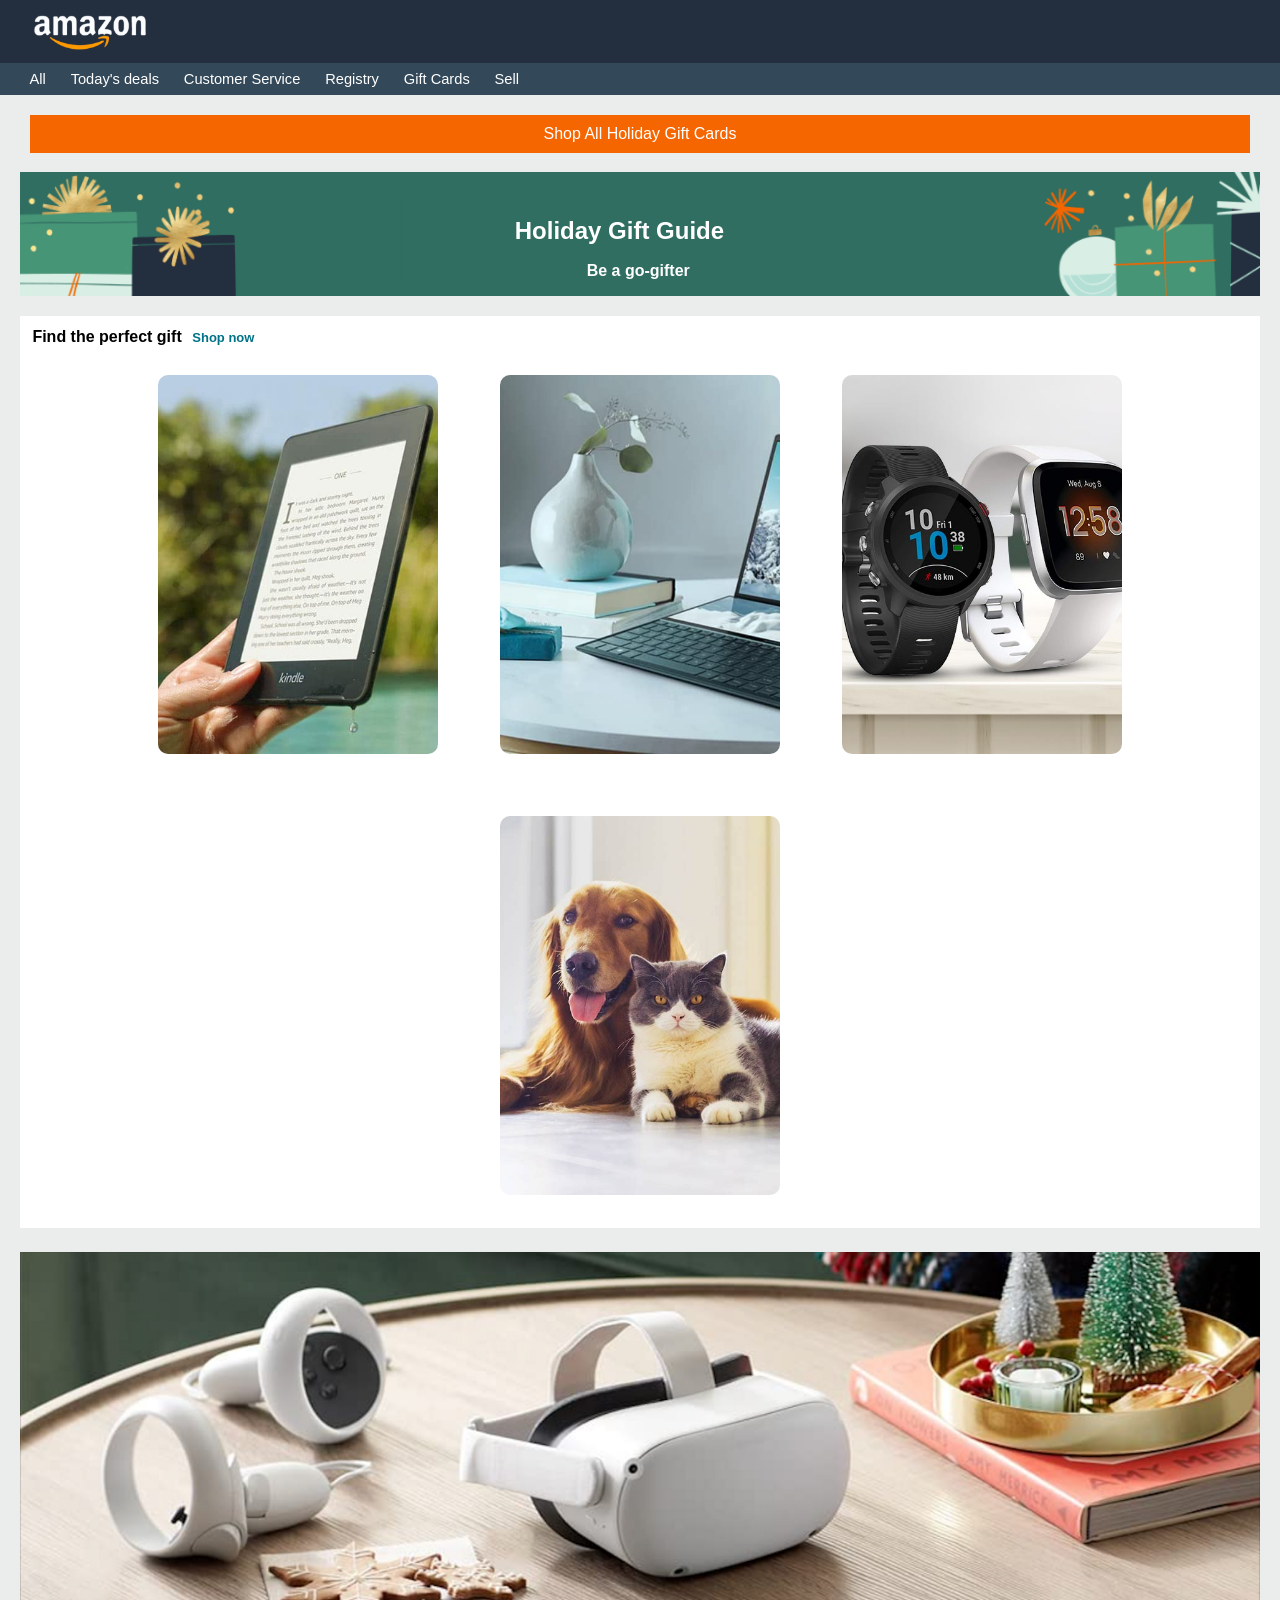
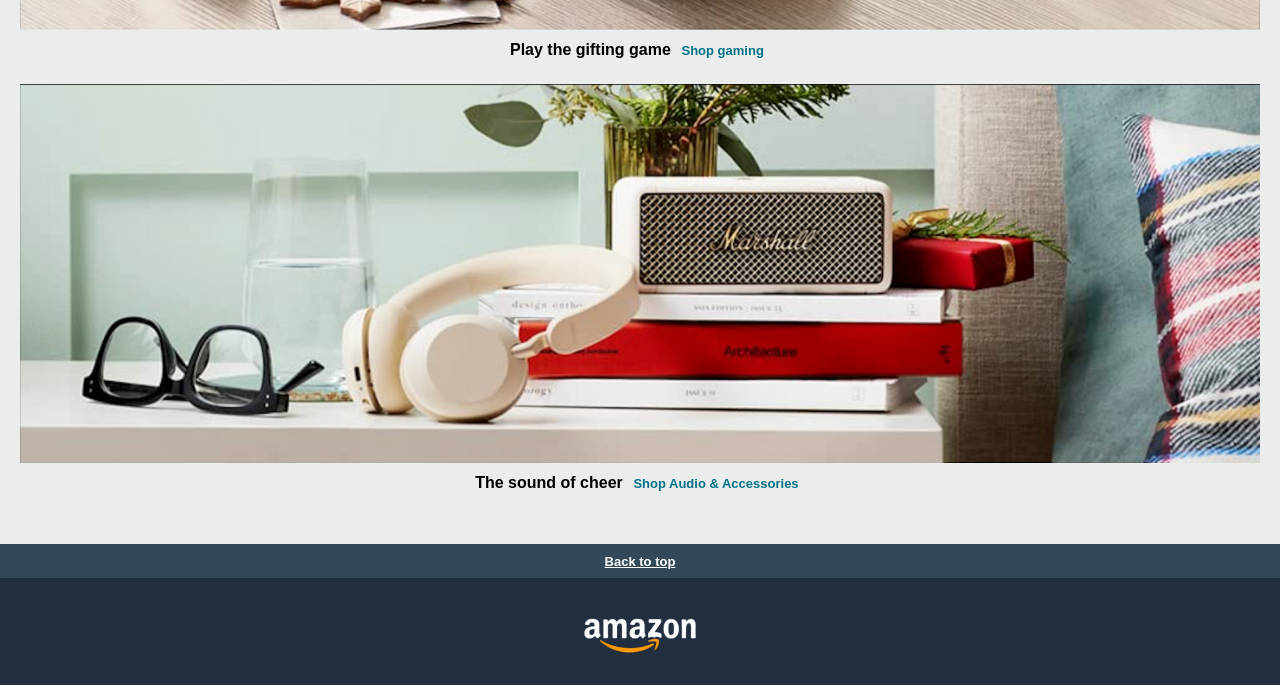
==== W1D2/index.html @ cae66098 "Rename Files" ====
<!DOCTYPE html>
<html lang="en">

<head>
    <meta charset="UTF-8">
    <meta name="viewport" content="width=device-width, initial-scale=1.0">
    <title>Fake Amazon</title>
    <link rel="stylesheet" href="style.css">
</head>

<body>
    <header>
        <div class="containerLogo">
            <img class="headerLogo" src="./assets/logo.png" alt="Logo Amazon">
        </div>
        <div>
            <nav class="navbar">
                <ul class="navbarList">
                    <li class="navbarListContent">All</li>
                    <li class="navbarListContent">Today's deals</li>
                    <li class="navbarListContent">Customer Service</li>
                    <li class="navbarListContent">Registry</li>
                    <li class="navbarListContent">Gift Cards</li>
                    <li class="navbarListContent">Sell</li>
                </ul>
            </nav>
        </div>
    </header>
    <main>
        <section>
            <div class="bannerGiftCards">
                <p class="bannerGiftCardsText">Shop All Holiday Gift Cards</p>
            </div>
            <div class="bannerGiftGuide">
                <img class="bannerGiftGuideImage" src="./assets/bg-image.png" alt="Sfondo verde con regali">
                <h1>Holiday Gift Guide</h1>
                <p class="bannerGiftGuideSubtitle">Be a go-gifter</p>
            </div>
        </section>
        <section class="section1">
            <h2 class="titleSections">Find the perfect gift <span class="blueTitle">Shop now</span></h2>
            <div class="section1img">
                <img class="img" src="./assets/img_1.jpg" alt="immagine kindle">
                <img class="img" src="./assets/img_2.jpg" alt="immagine computer">
                <img class="img" src="./assets/img_3.jpg" alt="immagine orologi">
                <img class="img" src="./assets/img_4.jpg" alt="immagine animali">
            </div>
        </section>
        <section class="section2">
            <img class="imgSection2" src="./assets/img_9.png" alt="immagine visore">
            <h4 class="bottomTitleSections">Play the gifting game <span class="blueTitle">Shop gaming</span></h4>
        </section>
        <div class="section2">
            <img class="imgSection2" src="assets/img_10.png" alt="immagine cuffie">
            <h4 class="bottomTitleSections">The sound of cheer <span class="blueTitle">Shop Audio & Accessories</span>
            </h4>
        </div>
    </main>
    <footer>
        <div class="topContainer">
            <a href=".###">Back to top</a>
        </div>
        <div class="bottomLogoContainer">
            <img class="bottomLogo" src="./assets/logo.png" alt="logo Amazon">
        </div>
    </footer>
</body>

</html>
---- W1D2/style.css ----
* {
    padding: 0;
    margin: 0
}

body {
    font-family: Arial, Helvetica, sans-serif;
    background-color: #ebedec;
}

header {
    display: block;
}

.containerLogo {
    background-color: #232e3e;
    padding-bottom: 25px;
}

.headerLogo {
    width: 120px;
    padding-top: 10px;
    padding-left: 30px;
}

.navbar {
    background-color: #33495a;
    margin-top: -18px;
    margin-bottom: 2%;
    padding: 8px;
}

.navbarList {
    list-style: none;
    padding-left: 1.7%;
    display: flex;
    flex-wrap: nowrap;
    flex-direction: row;
}

.navbarListContent {
    display: flex;
    flex-flow: row nowrap;
    color: white;
    padding-right: 2%;
    font-size: 11pt;
}

main {
    padding: 20px;
}

.bannerGiftCards {
    background-color: #f56600;
    margin: -2% 0.8% 1.5% 0.8%;
    padding: 10px;

}

.bannerGiftCardsText {
    color: white;
    text-align: center;
}

.bannerGiftGuide {
    position: relative;
    width: 100%;
    height: 100%;
}

.bannerGiftGuideImage {
    width: 100%;
    height: auto;
}

h1 {
    position: absolute;
    top: 35%;
    left: 39.9%;
    transform: translate(-50% -50%);
    color: white;
    font-weight: bold;
}

.bannerGiftGuideSubtitle {
    position: absolute;
    top: 70%;
    left: 45.7%;
    transform: translate(-50% -50%);
    color: white;
    font-weight: bold;
}



.section1 {
    background-color: white;
    width: auto;
    height: auto;
    margin-top: 1em;
}

.titleSections {
    padding-top: 1%;
    padding-left: 1%;
    font-size: medium;
    background-color: white;
}

.section1img {
    text-align: center;
}

.blueTitle {
    color: #007287;
    padding: 0.5%;
    font-size: small;
}

.img {
    width: 280px;
    height: 379px;
    object-fit: cover;
    border-radius: 10px;
    margin: 1.8rem;
    box-shadow: grey;
}

.section2 {
    position: relative;
    margin-top: 2%;
}

.imgSection2 {
    width: 100%;
    height: 20%;
}

.bottomTitleSections {
    font-size: medium;
    text-align: center;
    margin-top: 0.4rem;
}

footer {
    display: block;
    text-align: center;
    margin-top: 2rem;
}

.topContainer {
    background-color: #33495a;
    padding: 8px;
}

a {
    color: white;
    font-size: small;
    font-weight: bold;
}

.bottomLogoContainer {
    background-color: #232e3e;
    padding: 2%;
}

.bottomLogo {
    width: 120px;
    padding-top: 10px;
}
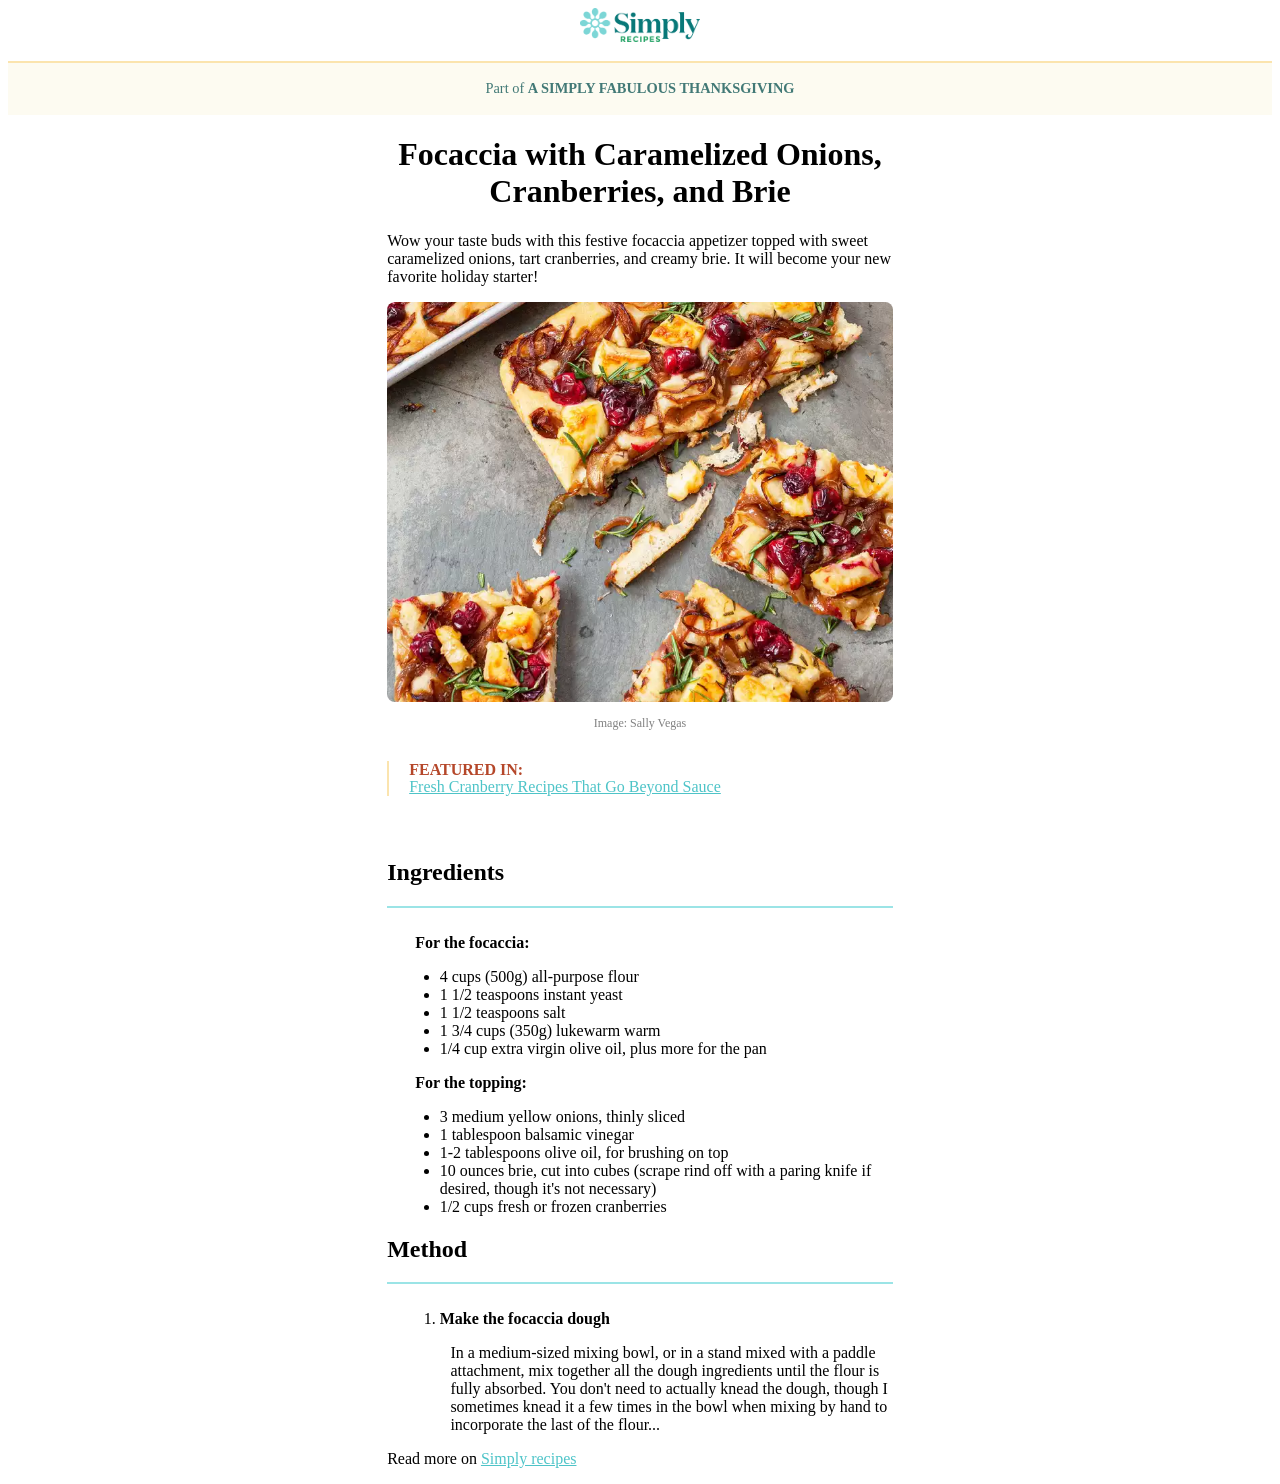
==== commit 4973b985: "update" ====
--- a/W1D2/index.html
+++ b/W1D2/index.html
@@ -4,64 +4,68 @@
 <head>
     <meta charset="UTF-8">
     <meta name="viewport" content="width=device-width, initial-scale=1.0">
-    <title>Fake Amazon</title>
-    <link rel="stylesheet" href="style.css">
+    <title>Simply Recipes</title>
+    <link rel="stylesheet" href="./style.css">
 </head>
 
 <body>
     <header>
-        <div class="containerLogo">
-            <img class="headerLogo" src="./assets/logo.png" alt="Logo Amazon">
+        <div class="containerHeader"><img class="logo" src="./assets/Simply_Recipes_Logo_-_2021.png" alt="Logo Simply Recipes">
         </div>
-        <div>
-            <nav class="navbar">
-                <ul class="navbarList">
-                    <li class="navbarListContent">All</li>
-                    <li class="navbarListContent">Today's deals</li>
-                    <li class="navbarListContent">Customer Service</li>
-                    <li class="navbarListContent">Registry</li>
-                    <li class="navbarListContent">Gift Cards</li>
-                    <li class="navbarListContent">Sell</li>
-                </ul>
-            </nav>
+        <div class="containerSlogan">
+            <p class="slogan">Part of <span class="uppercaseSlogan">A SIMPLY FABULOUS THANKSGIVING</span></p>
         </div>
     </header>
     <main>
-        <section>
-            <div class="bannerGiftCards">
-                <p class="bannerGiftCardsText">Shop All Holiday Gift Cards</p>
-            </div>
-            <div class="bannerGiftGuide">
-                <img class="bannerGiftGuideImage" src="./assets/bg-image.png" alt="Sfondo verde con regali">
-                <h1>Holiday Gift Guide</h1>
-                <p class="bannerGiftGuideSubtitle">Be a go-gifter</p>
-            </div>
-        </section>
-        <section class="section1">
-            <h2 class="titleSections">Find the perfect gift <span class="blueTitle">Shop now</span></h2>
-            <div class="section1img">
-                <img class="img" src="./assets/img_1.jpg" alt="immagine kindle">
-                <img class="img" src="./assets/img_2.jpg" alt="immagine computer">
-                <img class="img" src="./assets/img_3.jpg" alt="immagine orologi">
-                <img class="img" src="./assets/img_4.jpg" alt="immagine animali">
-            </div>
-        </section>
-        <section class="section2">
-            <img class="imgSection2" src="./assets/img_9.png" alt="immagine visore">
-            <h4 class="bottomTitleSections">Play the gifting game <span class="blueTitle">Shop gaming</span></h4>
-        </section>
-        <div class="section2">
-            <img class="imgSection2" src="assets/img_10.png" alt="immagine cuffie">
-            <h4 class="bottomTitleSections">The sound of cheer <span class="blueTitle">Shop Audio & Accessories</span>
-            </h4>
+        <div class="containerTitle">
+            <h1>Focaccia with Caramelized Onions, Cranberries, and Brie</h1>
+            <p>Wow your taste buds with this festive focaccia appetizer topped with sweet caramelized onions, tart
+                cranberries, and creamy brie. It will become your new favorite holiday starter!</p>
+            <figure>
+                <img class="mainImage"
+                    src="./assets/__opt__aboutcom__coeus__resources__content_migration__simply_recipes__uploads__2020__12__Cranberry-Brie-Onion-Focaccia-LEAD-4-616c900337a44d82b82fe04845ba8c2b.webp"
+                    alt="Tagliere con Focaccia">
+                <figcaption>Image: Sally Vegas</figcaption>
+            </figure>
+        </div>
+        <div class="containerFeatured">
+            <p class="featuredTitle">FEATURED IN:</p>
+            <a class="link" href="#">Fresh Cranberry Recipes That Go Beyond Sauce</a>
+        </div>
+        <div class="containerRecipe">
+            <h2>Ingredients</h2>
+            <hr>
+            <ul><p class="listTitle">For the focaccia:</p>
+                <li class="ingredients">4 cups (500g) all-purpose flour</li>
+                <li class="ingredients">1 1/2 teaspoons instant yeast</li>
+                <li class="ingredients">1 1/2 teaspoons salt</li>
+                <li class="ingredients">1 3/4 cups (350g) lukewarm warm</li>
+                <li class="ingredients">1/4 cup extra virgin olive oil, plus more for the pan</li>
+            </ul>
+            <ul><p class="listTitle">For the topping:</p>
+                <li class="ingredients">3 medium yellow onions, thinly sliced</li>
+                <li class="ingredients">1 tablespoon balsamic vinegar</li>
+                <li class="ingredients">1-2 tablespoons olive oil, for brushing on top</li>
+                <li class="ingredients">10 ounces brie, cut into cubes (scrape rind off with a paring knife if desired, though it's not
+                    necessary)</li>
+                <li class="ingredients">1/2 cups fresh or frozen cranberries</li>
+                </ul>
+        </div>
+        <div>
+            <h2>Method</h2>
+            <hr>
+            <ol>
+                <li><span class="bold">Make the focaccia dough</span></li>
+            </ol>
+            <p class="procedure">In a medium-sized mixing bowl, or in a stand mixed with a paddle attachment, mix together all the
+                dough ingredients until the flour is fully absorbed. You don't need to actually knead the dough,
+                though I sometimes knead it a few times in the bowl when mixing by hand to incorporate the last of
+                the flour...</p>
         </div>
     </main>
     <footer>
-        <div class="topContainer">
-            <a href=".###">Back to top</a>
-        </div>
-        <div class="bottomLogoContainer">
-            <img class="bottomLogo" src="./assets/logo.png" alt="logo Amazon">
+        <div class="containerReadMore">
+            <p>Read more on <a class="link" href="#">Simply recipes</a></p>
         </div>
     </footer>
 </body>
--- a/W1D2/style.css
+++ b/W1D2/style.css
@@ -1,170 +1,88 @@
-* {
-    padding: 0;
-    margin: 0
-}
-
-body {
-    font-family: Arial, Helvetica, sans-serif;
-    background-color: #ebedec;
-}
-
-header {
-    display: block;
-}
-
-.containerLogo {
-    background-color: #232e3e;
-    padding-bottom: 25px;
-}
-
-.headerLogo {
-    width: 120px;
-    padding-top: 10px;
-    padding-left: 30px;
-}
-
-.navbar {
-    background-color: #33495a;
-    margin-top: -18px;
-    margin-bottom: 2%;
-    padding: 8px;
-}
-
-.navbarList {
-    list-style: none;
-    padding-left: 1.7%;
-    display: flex;
-    flex-wrap: nowrap;
-    flex-direction: row;
-}
-
-.navbarListContent {
-    display: flex;
-    flex-flow: row nowrap;
-    color: white;
-    padding-right: 2%;
-    font-size: 11pt;
-}
-
-main {
-    padding: 20px;
-}
-
-.bannerGiftCards {
-    background-color: #f56600;
-    margin: -2% 0.8% 1.5% 0.8%;
-    padding: 10px;
-
-}
-
-.bannerGiftCardsText {
-    color: white;
+.containerHeader {
     text-align: center;
 }
-
-.bannerGiftGuide {
-    position: relative;
-    width: 100%;
-    height: 100%;
+.logo {
+    width: 120px;
 }
-
-.bannerGiftGuideImage {
-    width: 100%;
-    height: auto;
+.containerSlogan {
+    text-align: center;
+    background-color: #fdfbf1;
+    border-top: 2px solid #fbe4ae;
+    margin-top: 15px;
+    padding: 3px;
 }
-
-h1 {
-    position: absolute;
-    top: 35%;
-    left: 39.9%;
-    transform: translate(-50% -50%);
-    color: white;
+.slogan {
+    color:#427976;
+    font-size:0.9em;
+}
+.uppercaseSlogan {
+    text-transform: uppercase;
     font-weight: bold;
 }
-
-.bannerGiftGuideSubtitle {
-    position: absolute;
-    top: 70%;
-    left: 45.7%;
-    transform: translate(-50% -50%);
-    color: white;
+.containerTitle{
+    width: 40%;
+    margin: 0 auto;
+}
+h1 {
+    text-align:center;
+}
+.mainImage {
+    border-radius: 8px;
+    width:100%;
+    height: 400px;
+    object-fit: cover;
+}
+figure {
+    margin: 0;
+    padding: 0;
+}
+figcaption {
+    text-align: center;
+    color:grey;
+    margin-top: 10px;
+    font-size: 12px;
+}
+.containerFeatured {
+    border-left: 2px solid #fbe4ae;
+    padding: 0px 20px;
+    margin-top: 30px;
+    margin-left:30%;
+    margin-bottom: 5%;
+}
+.featuredTitle {
+    color:#b5472a;
+    font-weight: bold;
+    margin-bottom: -0.5px;
+    text-transform: uppercase;
+}
+.link {
+    color: #4ec4c8;
+}
+h2 {
+    margin-left: 30%;
+    
+}
+hr {
+    margin-left: 30%;
+    margin-right: 30%;
+    border:solid #9be4e6 1px;
+    margin-bottom: 2%;
+}
+li{
+    margin-left: 32%;
+    margin-right: 30%;
+}
+.listTitle {
+    font-weight: bold;
+    margin-left:30%;
+}
+.procedure {
+    margin-left: 35%;
+    margin-right: 30%;
+}
+.bold {
     font-weight: bold;
 }
-
-
-
-.section1 {
-    background-color: white;
-    width: auto;
-    height: auto;
-    margin-top: 1em;
-}
-
-.titleSections {
-    padding-top: 1%;
-    padding-left: 1%;
-    font-size: medium;
-    background-color: white;
-}
-
-.section1img {
-    text-align: center;
-}
-
-.blueTitle {
-    color: #007287;
-    padding: 0.5%;
-    font-size: small;
-}
-
-.img {
-    width: 280px;
-    height: 379px;
-    object-fit: cover;
-    border-radius: 10px;
-    margin: 1.8rem;
-    box-shadow: grey;
-}
-
-.section2 {
-    position: relative;
-    margin-top: 2%;
-}
-
-.imgSection2 {
-    width: 100%;
-    height: 20%;
-}
-
-.bottomTitleSections {
-    font-size: medium;
-    text-align: center;
-    margin-top: 0.4rem;
-}
-
-footer {
-    display: block;
-    text-align: center;
-    margin-top: 2rem;
-}
-
-.topContainer {
-    background-color: #33495a;
-    padding: 8px;
-}
-
-a {
-    color: white;
-    font-size: small;
-    font-weight: bold;
-}
-
-.bottomLogoContainer {
-    background-color: #232e3e;
-    padding: 2%;
-}
-
-.bottomLogo {
-    width: 120px;
-    padding-top: 10px;
+.containerReadMore {
+    margin-left: 30%;
 }
